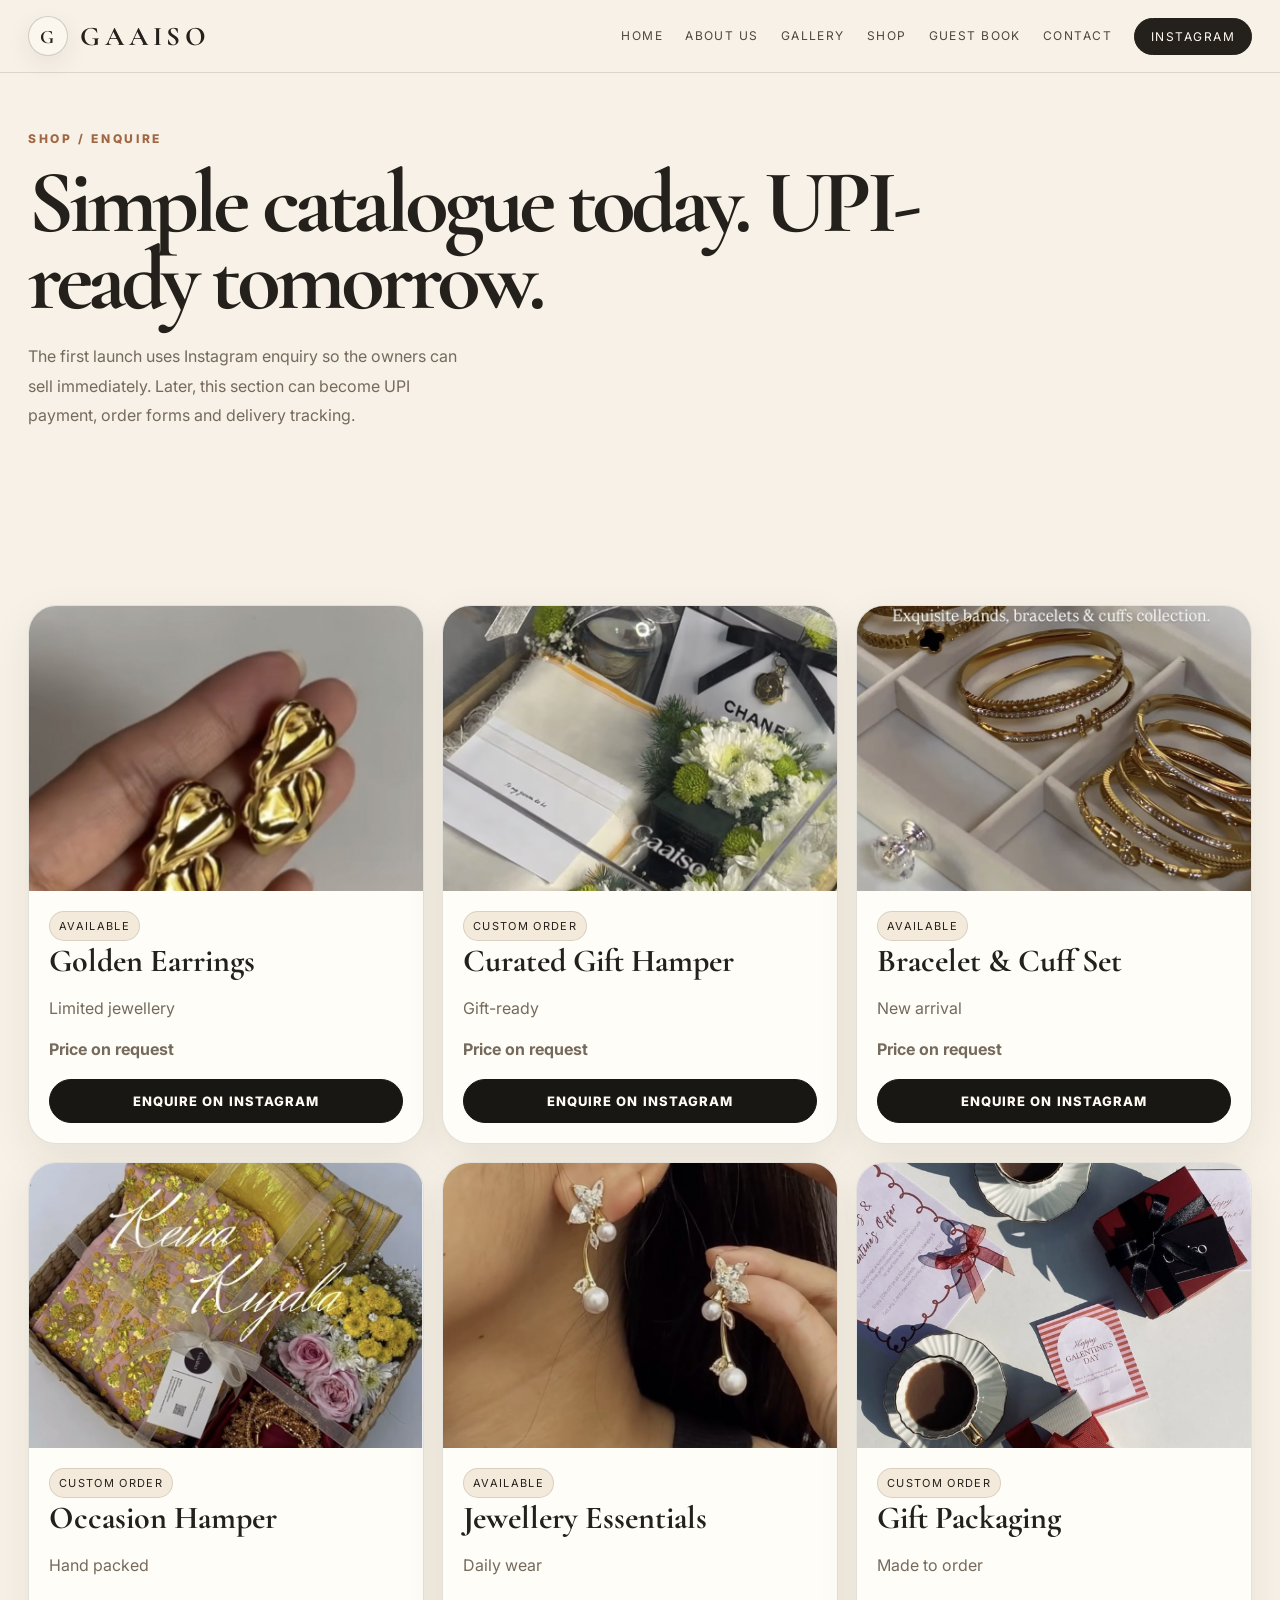
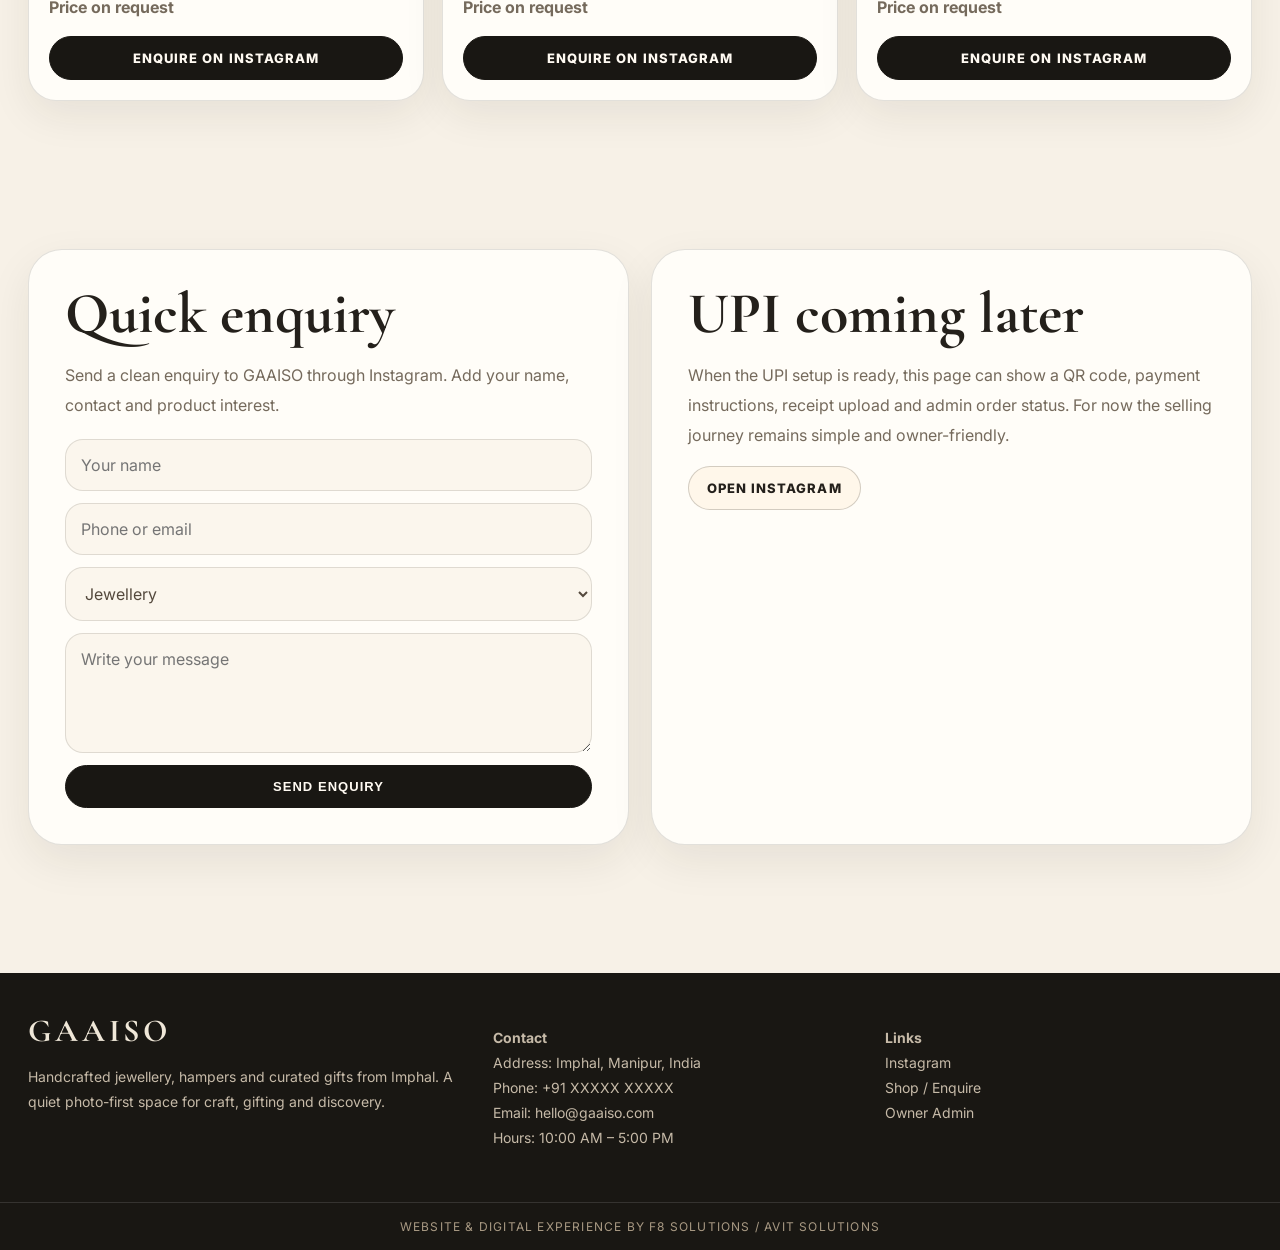
==== shop.html @ f7bac42c "Launch GAAISO production website" ====
<!doctype html><html lang="en"><head><meta charset="utf-8"><meta name="viewport" content="width=device-width, initial-scale=1"><title>Shop / Enquire — GAAISO</title><meta name="description" content="Shop or enquire about GAAISO handcrafted jewellery and curated hampers."><link rel="preconnect" href="https://fonts.googleapis.com"><link rel="preconnect" href="https://fonts.gstatic.com" crossorigin><link href="https://fonts.googleapis.com/css2?family=Cormorant+Garamond:wght@500;600;700&family=Inter:wght@400;500;600;700;800&display=swap" rel="stylesheet"><link rel="stylesheet" href="styles.css"></head><body><a class="skip" href="#main">Skip to content</a>
<header class="site-header">
  <nav class="nav">
    <a class="brand" href="index.html"><span class="brand-mark">G</span><span class="brand-name">GAAISO</span></a>
    <div class="menu">
      <a href="index.html">Home</a><a href="about.html">About Us</a><a href="gallery.html">Gallery</a><a href="shop.html">Shop</a><a href="guestbook.html">Guest Book</a><a href="contact.html">Contact</a><a class="pill" data-instagram href="https://www.instagram.com/gaaiso/" target="_blank" rel="noopener">Instagram</a>
    </div>
    <button class="hamb" aria-label="Open menu">☰</button>
  </nav>
</header>
<div class="mobile-menu">
  <a href="index.html">Home</a><a href="about.html">About Us</a><a href="gallery.html">Gallery</a><a href="shop.html">Shop</a><a href="guestbook.html">Guest Book</a><a href="contact.html">Contact</a><a data-instagram href="https://www.instagram.com/gaaiso/" target="_blank" rel="noopener">Instagram</a><a href="admin/">Admin</a>
</div><main id="main"><section class="page-hero"><div class="kicker">Shop / Enquire</div><h1>Simple catalogue today. UPI-ready tomorrow.</h1><p class="lead">The first launch uses Instagram enquiry so the owners can sell immediately. Later, this section can become UPI payment, order forms and delivery tracking.</p></section><section><div class="shop-grid" id="productGrid"></div></section><section><div class="split"><div class="panel"><h3>Quick enquiry</h3><p>Send a clean enquiry to GAAISO through Instagram. Add your name, contact and product interest.</p><form class="form" id="enquiryForm"><input class="input" name="name" placeholder="Your name"><input class="input" name="contact" placeholder="Phone or email"><select name="product"><option>Jewellery</option><option>Gift Hamper</option><option>Custom Order</option><option>Packaging / Occasion Gift</option></select><textarea class="textarea" name="message" placeholder="Write your message"></textarea><button class="btn dark" type="submit">Send Enquiry</button></form></div><div class="panel"><h3>UPI coming later</h3><p>When the UPI setup is ready, this page can show a QR code, payment instructions, receipt upload and admin order status. For now the selling journey remains simple and owner-friendly.</p><a class="btn" data-instagram href="https://www.instagram.com/gaaiso/" target="_blank" rel="noopener">Open Instagram</a></div></div></section></main><footer class="site-footer" id="contact-footer">
  <div class="foot">
    <div><h4>GAAISO</h4><p>Handcrafted jewellery, hampers and curated gifts from Imphal. A quiet photo-first space for craft, gifting and discovery.</p></div>
    <div><p><strong>Contact</strong><br>Address: <span data-address>Imphal, Manipur, India</span><br>Phone: <span data-phone>+91 XXXXX XXXXX</span><br>Email: <span data-email>hello@gaaiso.com</span><br>Hours: <span data-hours>10:00 AM – 5:00 PM</span></p></div>
    <div><p><strong>Links</strong><br><a data-instagram href="https://www.instagram.com/gaaiso/" target="_blank" rel="noopener">Instagram</a><br><a href="shop.html">Shop / Enquire</a><br><a href="admin/">Owner Admin</a></p></div>
  </div>
  <div class="credit">Website & digital experience by F8 Solutions / AviT Solutions</div>
</footer>
<div class="toast" role="status" aria-live="polite"></div><script src="cms-data.js"></script><script src="app.js"></script></body></html>
---- styles.css ----
:root{--paper:#f7f1e7;--paper2:#fffaf2;--ink:#24201b;--muted:#756a5c;--line:rgba(36,32,27,.13);--clay:#a16643;--sage:#7b8467;--charcoal:#191713;--card:#fffdf8;--shadow:0 28px 80px rgba(42,31,20,.16)}*{box-sizing:border-box}html{scroll-behavior:smooth}body{margin:0;background:var(--paper);color:var(--ink);font-family:Inter,system-ui,-apple-system,Segoe UI,sans-serif;overflow-x:hidden}body:before{content:"";position:fixed;inset:0;pointer-events:none;opacity:.26;background-image:radial-gradient(rgba(70,55,38,.15) .5px, transparent .5px);background-size:6px 6px;mix-blend-mode:multiply;z-index:90}a{color:inherit;text-decoration:none}img{display:block;width:100%;height:100%;object-fit:cover}.skip{position:absolute;left:-999px}.skip:focus{left:16px;top:16px;z-index:999;background:#fff;padding:10px}.site-header{position:sticky;top:0;z-index:80;background:rgba(247,241,231,.86);backdrop-filter:blur(18px);border-bottom:1px solid var(--line)}.nav{max-width:1320px;margin:0 auto;padding:16px 28px;display:flex;align-items:center;justify-content:space-between;gap:22px}.brand{display:flex;align-items:center;gap:12px;letter-spacing:.16em}.brand-mark{width:40px;height:40px;border:1px solid rgba(36,32,27,.2);border-radius:50%;display:grid;place-items:center;font-family:"Cormorant Garamond",serif;font-size:19px;font-weight:700;background:#fbf7ef;box-shadow:0 8px 24px rgba(36,32,27,.08)}.brand-name{font-family:"Cormorant Garamond",serif;font-weight:700;font-size:27px;line-height:1;letter-spacing:.18em}.menu{display:flex;align-items:center;gap:22px;font-size:12px;text-transform:uppercase;letter-spacing:.12em;color:#4f473d}.menu a{padding:8px 0;border-bottom:1px solid transparent}.menu a:hover,.menu a.active{border-color:var(--ink)}.pill{border:1px solid var(--ink)!important;border-radius:999px;padding:10px 16px!important;background:var(--ink);color:var(--paper2)}.hamb{display:none;border:1px solid var(--line);background:#fff9ef;border-radius:999px;padding:10px 13px;font-size:20px}.mobile-menu{display:none;position:fixed;inset:68px 14px auto 14px;background:#fffaf2;border:1px solid var(--line);border-radius:24px;z-index:79;box-shadow:var(--shadow);padding:14px}.mobile-menu.open{display:grid}.mobile-menu a{padding:14px;border-bottom:1px solid var(--line);text-transform:uppercase;letter-spacing:.12em;font-size:13px}.mobile-menu a:last-child{border-bottom:none}.hero{max-width:1450px;margin:0 auto;padding:42px 28px 64px;display:grid;grid-template-columns:minmax(290px,31%) minmax(0,69%);gap:38px;align-items:center;min-height:calc(100vh - 74px)}.hero-copy{padding:22px 0}.eyebrow,.kicker{font-size:12px;letter-spacing:.22em;text-transform:uppercase;color:var(--clay);font-weight:800}h1{font-family:"Cormorant Garamond",serif;font-size:clamp(58px,7vw,116px);line-height:.86;margin:18px 0 24px;letter-spacing:-.055em;font-weight:700}.lead{max-width:445px;color:var(--muted);line-height:1.85;font-size:16px;margin:0 0 26px}.actions{display:flex;gap:12px;flex-wrap:wrap;margin:22px 0}.btn{display:inline-flex;align-items:center;justify-content:center;gap:8px;border-radius:999px;border:1px solid rgba(36,32,27,.2);padding:13px 18px;font-size:13px;font-weight:800;letter-spacing:.08em;text-transform:uppercase;background:#fff7ea;cursor:pointer}.btn.dark{background:var(--charcoal);color:var(--paper2);border-color:var(--charcoal)}.btn.full{width:100%}.mini-note{display:flex;gap:12px;align-items:flex-start;max-width:390px;font-size:13px;color:#74685b;line-height:1.55;border-left:1px solid rgba(36,32,27,.18);padding-left:14px}.spark{width:10px;height:10px;border-radius:50%;background:var(--sage);margin-top:5px;box-shadow:0 0 0 6px rgba(123,132,103,.13);flex:0 0 auto}.hero-stage{position:relative;min-height:620px;border-radius:34px;overflow:visible}.photo-frame{position:absolute;inset:0;border-radius:28px;padding:16px;background:#fffdf6;box-shadow:var(--shadow);transform:rotate(-.55deg);clip-path:polygon(1% 2%,7% 1%,14% 2.5%,23% 1%,31% 2%,39% 1.2%,47% 2.2%,55% .8%,63% 2.3%,72% 1.2%,80% 2.2%,90% 1%,99% 2.6%,98.6% 12%,99.5% 22%,98.3% 32%,99.2% 43%,98% 55%,99% 67%,97.8% 78%,99.2% 90%,98% 98%,88% 99.2%,80% 98.4%,70% 99.6%,60% 98.7%,50% 99.4%,40% 98.2%,31% 99.6%,21% 98.5%,10% 99.3%,1.8% 97%,1.2% 88%,2.1% 78%,1% 68%,2% 55%,.8% 44%,1.9% 32%,.8% 21%,1.8% 10%)}.photo-frame:before{content:"";position:absolute;inset:5px;border-radius:23px;pointer-events:none;background:linear-gradient(135deg,rgba(255,255,255,.28),rgba(255,255,255,0) 38%),radial-gradient(circle at 15% 20%,rgba(255,255,255,.22),transparent 28%);z-index:2;mix-blend-mode:screen}.photo-frame:after{content:"";position:absolute;inset:0;pointer-events:none;background:linear-gradient(90deg,rgba(70,40,20,.06) 1px,transparent 1px),linear-gradient(rgba(70,40,20,.05) 1px,transparent 1px);background-size:11px 11px;opacity:.2;z-index:3}.slide{position:absolute;inset:16px;border-radius:20px;overflow:hidden;opacity:0;transform:scale(1.025) translateX(22px);transition:opacity 850ms ease,transform 850ms cubic-bezier(.2,.9,.2,1)}.slide.active{opacity:1;transform:scale(1) translateX(0);z-index:1}.caption{position:absolute;left:34px;bottom:34px;right:34px;z-index:4;color:#fff;text-shadow:0 12px 24px rgba(0,0,0,.45)}.caption b{font-family:"Cormorant Garamond",serif;font-size:clamp(28px,4.2vw,58px);line-height:.96;display:block}.caption span{display:block;font-size:13px;letter-spacing:.14em;text-transform:uppercase;margin-top:10px}.dots{position:absolute;right:26px;bottom:-36px;display:flex;gap:8px}.dot{width:9px;height:9px;border-radius:50%;border:1px solid rgba(36,32,27,.35);background:transparent}.dot.active{background:var(--ink)}.float-tile{position:absolute;width:160px;height:210px;border:9px solid #fff9ef;border-radius:19px;overflow:hidden;box-shadow:0 20px 50px rgba(0,0,0,.14);background:#fff9ef;animation:drift 7s ease-in-out infinite}.float-tile.one{right:5%;top:-34px;transform:rotate(5deg)}.float-tile.two{left:-30px;bottom:40px;width:132px;height:170px;transform:rotate(-6deg);animation-delay:1.5s}@keyframes drift{0%,100%{translate:0 0}50%{translate:0 -12px}}section,.wrap{max-width:1280px;margin:0 auto;padding:74px 28px}.page-hero{padding-top:58px}.page-hero h1{font-size:clamp(56px,7vw,104px);max-width:900px}.section-head{display:flex;align-items:flex-end;justify-content:space-between;gap:22px;margin-bottom:28px}.section-head h2{font-family:"Cormorant Garamond",serif;font-size:clamp(38px,5vw,72px);line-height:.95;margin:8px 0 0;letter-spacing:-.035em}.section-head p{max-width:430px;color:var(--muted);line-height:1.75;margin:0}.grid-3{display:grid;grid-template-columns:repeat(3,1fr);gap:18px}.cat-card,.photo-card{border-radius:28px;overflow:hidden;position:relative;background:#ddd;box-shadow:0 14px 42px rgba(36,32,27,.1)}.cat-card{min-height:310px}.cat-card:after,.photo-card:after{content:"";position:absolute;inset:0;background:linear-gradient(to top,rgba(0,0,0,.58),transparent 55%)}.cat-card div,.photo-card div{position:absolute;z-index:1;left:22px;right:22px;bottom:22px;color:#fff}.cat-card h3,.photo-card h3{font-family:"Cormorant Garamond",serif;font-size:34px;margin:0 0 4px}.cat-card p,.photo-card p{margin:0;font-size:13px;letter-spacing:.08em;text-transform:uppercase;opacity:.92}.about-grid{display:grid;grid-template-columns:1fr 1.05fr;gap:22px;align-items:stretch}.card,.panel{background:var(--card);border:1px solid var(--line);border-radius:34px;padding:36px;box-shadow:0 16px 44px rgba(36,32,27,.08)}.card h2,.panel h2,.panel h3{font-family:"Cormorant Garamond",serif;font-size:58px;line-height:.95;margin:0 0 20px}.card p,.panel p{color:var(--muted);line-height:1.85}.about-img{min-height:560px;border-radius:34px;overflow:hidden;box-shadow:var(--shadow)}.gallery{display:grid;grid-template-columns:repeat(4,1fr);gap:14px}.gallery figure{margin:0;border-radius:24px;overflow:hidden;background:#eee;min-height:260px;position:relative;cursor:pointer}.gallery figure:nth-child(2n){min-height:330px}.gallery figcaption{position:absolute;left:14px;right:14px;bottom:14px;border-radius:999px;background:rgba(255,250,242,.88);backdrop-filter:blur(12px);padding:9px 12px;font-size:12px;font-weight:800;color:#443a30}.filters{display:flex;gap:10px;flex-wrap:wrap;margin:0 0 24px}.filter{border:1px solid var(--line);border-radius:999px;padding:10px 14px;background:#fff8ee;cursor:pointer}.filter.active{background:var(--charcoal);color:var(--paper2)}.shop-grid{display:grid;grid-template-columns:repeat(3,1fr);gap:18px}.product{border-radius:28px;background:var(--card);border:1px solid var(--line);box-shadow:0 14px 42px rgba(36,32,27,.08);overflow:hidden}.product-img{height:285px}.product-body{padding:20px}.product h3{font-family:"Cormorant Garamond",serif;font-size:32px;margin:0 0 5px}.product p{color:var(--muted);line-height:1.6}.status{display:inline-block;font-size:11px;letter-spacing:.12em;text-transform:uppercase;background:#f4eadb;border:1px solid var(--line);border-radius:999px;padding:7px 9px}.split{display:grid;grid-template-columns:1fr 1fr;gap:22px}.form{display:grid;gap:12px;margin-top:18px}.input,.textarea,select{border:1px solid var(--line);border-radius:18px;background:#fbf6ed;padding:15px;color:#54493d;font:inherit;width:100%}.textarea{min-height:120px;resize:vertical}.notes{display:grid;gap:12px}.note{background:#fff9ef;border:1px solid var(--line);border-radius:22px;padding:18px}.note b{display:block;margin-bottom:7px}.note span{color:var(--muted);font-size:13px}.lightbox{position:fixed;inset:0;background:rgba(25,23,19,.88);z-index:200;display:none;align-items:center;justify-content:center;padding:24px}.lightbox.open{display:flex}.lightbox-card{max-width:min(960px,96vw);max-height:90vh;background:#fffaf2;border-radius:24px;overflow:hidden;position:relative}.lightbox-img{max-height:76vh}.lightbox-img img{object-fit:contain;background:#0f0e0c}.lightbox-text{padding:14px 18px;display:flex;justify-content:space-between;gap:14px}.close{position:absolute;top:10px;right:10px;border:none;border-radius:50%;width:42px;height:42px;background:#fffaf2;font-size:26px;cursor:pointer}.toast{position:fixed;left:50%;bottom:22px;transform:translateX(-50%);background:#191713;color:#fffaf2;border-radius:999px;padding:13px 18px;z-index:300;display:none;box-shadow:0 14px 44px rgba(0,0,0,.22)}.toast.show{display:block}.site-footer{background:#191713;color:#efe7d8;margin-top:54px}.foot{max-width:1280px;margin:0 auto;padding:38px 28px;display:grid;grid-template-columns:1.2fr 1fr 1fr;gap:24px}.foot h4{font-family:"Cormorant Garamond",serif;font-size:32px;margin:0 0 12px;letter-spacing:.12em}.foot p,.foot a{color:#c6baa8;line-height:1.8;font-size:14px}.credit{border-top:1px solid rgba(255,255,255,.12);padding:16px 28px;text-align:center;color:#a89983;font-size:12px;letter-spacing:.1em;text-transform:uppercase}.admin-shell{max-width:1100px;margin:0 auto;padding:54px 22px}.admin-grid{display:grid;grid-template-columns:280px 1fr;gap:18px}.admin-side{background:#fffaf2;border:1px solid var(--line);border-radius:24px;padding:18px;height:max-content}.admin-main{display:grid;gap:18px}.admin-side button{display:block;width:100%;text-align:left;margin:6px 0}.hidden{display:none!important}.table{width:100%;border-collapse:collapse}.table td,.table th{border-bottom:1px solid var(--line);padding:10px;text-align:left}.small{font-size:12px;color:var(--muted);line-height:1.5}.codebox{white-space:pre-wrap;background:#191713;color:#fffaf2;border-radius:18px;padding:14px;max-height:280px;overflow:auto;font-size:12px}@media(max-width:980px){.menu{display:none}.hamb{display:block}.nav{padding:14px 18px}.hero{display:flex;flex-direction:column;padding:20px 16px 46px;min-height:auto;gap:20px}.hero-stage{order:1;width:100%;min-height:68vh}.hero-copy{order:2;background:rgba(255,250,242,.72);border:1px solid var(--line);border-radius:28px;padding:26px 22px}.lead{max-width:none}.actions .btn{flex:1}.float-tile{display:none}.dots{bottom:-30px;right:18px}.caption{left:24px;bottom:24px;right:24px}.caption b{font-size:38px}.caption span{font-size:11px}.section-head{display:block}.grid-3,.about-grid,.split,.admin-grid{grid-template-columns:1fr}.gallery{grid-template-columns:repeat(2,1fr)}.shop-grid{grid-template-columns:repeat(2,1fr)}.about-img{min-height:420px}.foot{grid-template-columns:1fr}.brand-name{font-size:22px}h1{font-size:62px}.cat-card{min-height:240px}}@media(max-width:560px){.hero-stage{min-height:62vh}.photo-frame{padding:10px;border-radius:24px}.slide{inset:10px;border-radius:18px}.gallery{gap:10px}.gallery figure{border-radius:18px;min-height:210px}.gallery figure:nth-child(2n){min-height:260px}.shop-grid{grid-template-columns:1fr}.section-head h2,.card h2,.panel h2,.panel h3{font-size:44px}section,.wrap{padding:54px 16px}.caption b{font-size:32px}.product-img{height:330px}}
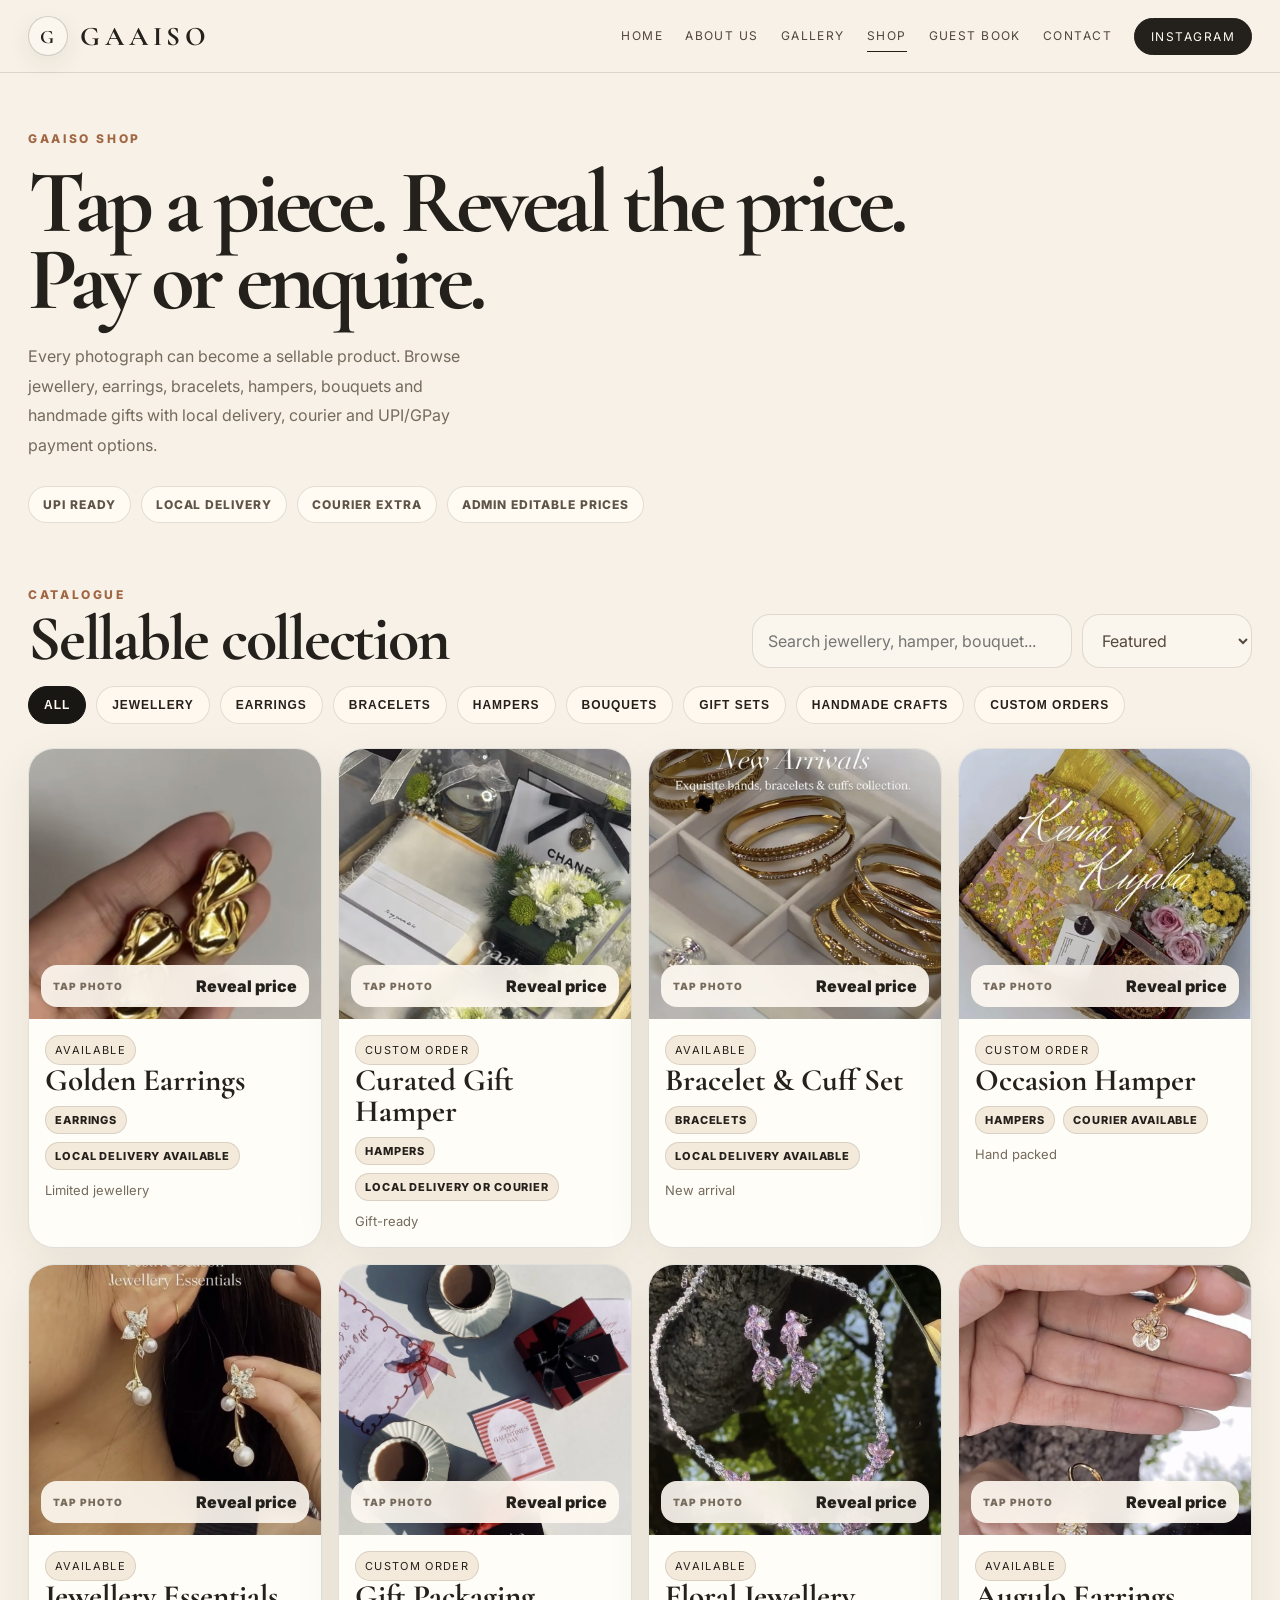
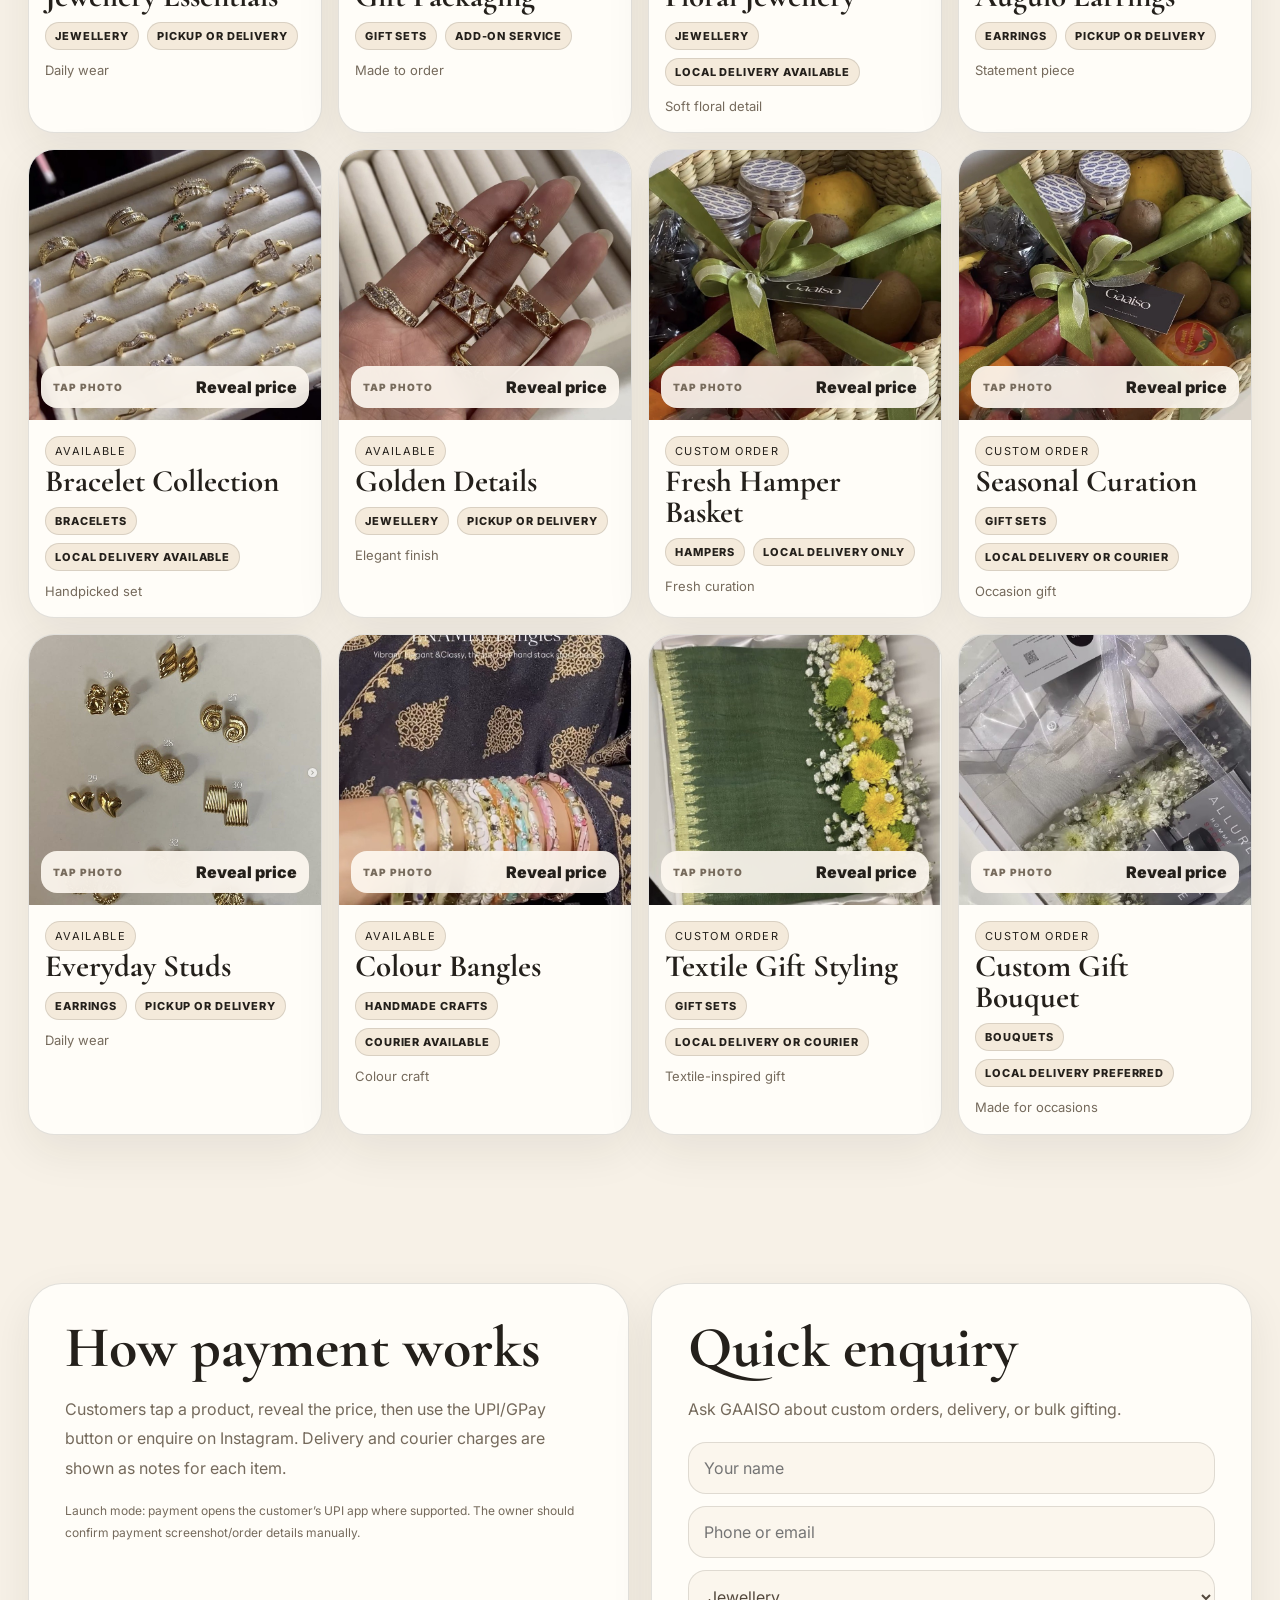
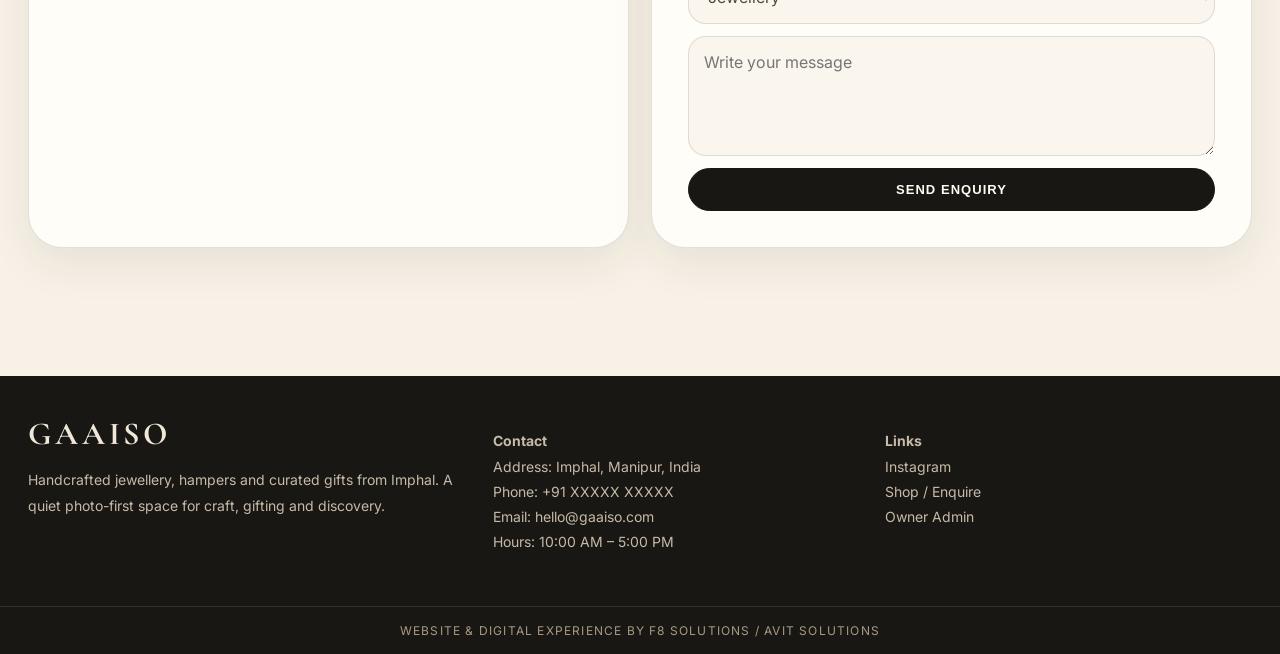
==== commit b92f15a9: "Add GAAISO commerce shop catalogue" ====
--- a/shop.html
+++ b/shop.html
@@ -1,16 +1,18 @@
-<!doctype html><html lang="en"><head><meta charset="utf-8"><meta name="viewport" content="width=device-width, initial-scale=1"><title>Shop / Enquire — GAAISO</title><meta name="description" content="Shop or enquire about GAAISO handcrafted jewellery and curated hampers."><link rel="preconnect" href="https://fonts.googleapis.com"><link rel="preconnect" href="https://fonts.gstatic.com" crossorigin><link href="https://fonts.googleapis.com/css2?family=Cormorant+Garamond:wght@500;600;700&family=Inter:wght@400;500;600;700;800&display=swap" rel="stylesheet"><link rel="stylesheet" href="styles.css"></head><body><a class="skip" href="#main">Skip to content</a>
+<!doctype html><html lang="en-IN"><head><meta charset="utf-8"><meta name="viewport" content="width=device-width, initial-scale=1"><title>Shop GAAISO — Jewellery, Hampers, Bouquets & Handmade Gifts</title><meta name="description" content="Shop GAAISO handcrafted jewellery, earrings, bracelets, hampers, bouquets and handmade gifts from Imphal with UPI, GPay, local delivery and courier options."><meta name="robots" content="index, follow, max-image-preview:large"><link rel="canonical" href="https://gaiiso.vercel.app/shop"><meta property="og:type" content="website"><meta property="og:site_name" content="GAAISO"><meta property="og:title" content="Shop GAAISO"><meta property="og:description" content="Handcrafted jewellery, hampers, bouquets and gift sets from Imphal."><meta property="og:url" content="https://gaiiso.vercel.app/shop"><meta property="og:image" content="https://gaiiso.vercel.app/assets/gaaiso-18.jpg"><link rel="preconnect" href="https://fonts.googleapis.com"><link rel="preconnect" href="https://fonts.gstatic.com" crossorigin><link href="https://fonts.googleapis.com/css2?family=Cormorant+Garamond:wght@500;600;700&family=Inter:wght@400;500;600;700;800&display=swap" rel="stylesheet"><link rel="stylesheet" href="styles.css"><link rel="stylesheet" href="commerce.css"></head><body><a class="skip" href="#main">Skip to content</a>
 <header class="site-header">
   <nav class="nav">
     <a class="brand" href="index.html"><span class="brand-mark">G</span><span class="brand-name">GAAISO</span></a>
     <div class="menu">
-      <a href="index.html">Home</a><a href="about.html">About Us</a><a href="gallery.html">Gallery</a><a href="shop.html">Shop</a><a href="guestbook.html">Guest Book</a><a href="contact.html">Contact</a><a class="pill" data-instagram href="https://www.instagram.com/gaaiso/" target="_blank" rel="noopener">Instagram</a>
+      <a href="index.html">Home</a><a href="about.html">About Us</a><a href="gallery.html">Gallery</a><a href="shop.html" class="active">Shop</a><a href="guestbook.html">Guest Book</a><a href="contact.html">Contact</a><a class="pill" data-instagram href="https://www.instagram.com/gaaiso/" target="_blank" rel="noopener">Instagram</a>
     </div>
     <button class="hamb" aria-label="Open menu">☰</button>
   </nav>
 </header>
 <div class="mobile-menu">
   <a href="index.html">Home</a><a href="about.html">About Us</a><a href="gallery.html">Gallery</a><a href="shop.html">Shop</a><a href="guestbook.html">Guest Book</a><a href="contact.html">Contact</a><a data-instagram href="https://www.instagram.com/gaaiso/" target="_blank" rel="noopener">Instagram</a><a href="admin/">Admin</a>
-</div><main id="main"><section class="page-hero"><div class="kicker">Shop / Enquire</div><h1>Simple catalogue today. UPI-ready tomorrow.</h1><p class="lead">The first launch uses Instagram enquiry so the owners can sell immediately. Later, this section can become UPI payment, order forms and delivery tracking.</p></section><section><div class="shop-grid" id="productGrid"></div></section><section><div class="split"><div class="panel"><h3>Quick enquiry</h3><p>Send a clean enquiry to GAAISO through Instagram. Add your name, contact and product interest.</p><form class="form" id="enquiryForm"><input class="input" name="name" placeholder="Your name"><input class="input" name="contact" placeholder="Phone or email"><select name="product"><option>Jewellery</option><option>Gift Hamper</option><option>Custom Order</option><option>Packaging / Occasion Gift</option></select><textarea class="textarea" name="message" placeholder="Write your message"></textarea><button class="btn dark" type="submit">Send Enquiry</button></form></div><div class="panel"><h3>UPI coming later</h3><p>When the UPI setup is ready, this page can show a QR code, payment instructions, receipt upload and admin order status. For now the selling journey remains simple and owner-friendly.</p><a class="btn" data-instagram href="https://www.instagram.com/gaaiso/" target="_blank" rel="noopener">Open Instagram</a></div></div></section></main><footer class="site-footer" id="contact-footer">
+</div><main id="main"><section class="page-hero shop-hero"><div class="kicker">GAAISO Shop</div><h1>Tap a piece. Reveal the price. Pay or enquire.</h1><p class="lead">Every photograph can become a sellable product. Browse jewellery, earrings, bracelets, hampers, bouquets and handmade gifts with local delivery, courier and UPI/GPay payment options.</p><div class="commerce-summary"><span>UPI ready</span><span>Local delivery</span><span>Courier extra</span><span>Admin editable prices</span></div></section>
+<section class="shop-commerce-wrap"><div class="commerce-toolbar"><div><div class="kicker">Catalogue</div><h2>Sellable collection</h2></div><div class="commerce-search"><input id="commerceSearch" class="input" placeholder="Search jewellery, hamper, bouquet..."><select id="commerceSort"><option value="featured">Featured</option><option value="price-low">Price: low to high</option><option value="price-high">Price: high to low</option><option value="name">Name</option></select></div></div><div class="commerce-cats" id="commerceCategories"></div><div class="commerce-grid" id="commerceProductGrid"></div></section>
+<section><div class="split"><div class="panel"><h3>How payment works</h3><p>Customers tap a product, reveal the price, then use the UPI/GPay button or enquire on Instagram. Delivery and courier charges are shown as notes for each item.</p><p class="small">Launch mode: payment opens the customer’s UPI app where supported. The owner should confirm payment screenshot/order details manually.</p></div><div class="panel"><h3>Quick enquiry</h3><p>Ask GAAISO about custom orders, delivery, or bulk gifting.</p><form class="form" id="enquiryForm"><input class="input" name="name" placeholder="Your name"><input class="input" name="contact" placeholder="Phone or email"><select name="product"><option>Jewellery</option><option>Earrings</option><option>Bracelets</option><option>Gift Hamper</option><option>Bouquet</option><option>Custom Order</option></select><textarea class="textarea" name="message" placeholder="Write your message"></textarea><button class="btn dark" type="submit">Send Enquiry</button></form></div></div></section></main><footer class="site-footer" id="contact-footer">
   <div class="foot">
     <div><h4>GAAISO</h4><p>Handcrafted jewellery, hampers and curated gifts from Imphal. A quiet photo-first space for craft, gifting and discovery.</p></div>
     <div><p><strong>Contact</strong><br>Address: <span data-address>Imphal, Manipur, India</span><br>Phone: <span data-phone>+91 XXXXX XXXXX</span><br>Email: <span data-email>hello@gaaiso.com</span><br>Hours: <span data-hours>10:00 AM – 5:00 PM</span></p></div>
@@ -18,4 +20,4 @@
   </div>
   <div class="credit">Website & digital experience by F8 Solutions / AviT Solutions</div>
 </footer>
-<div class="toast" role="status" aria-live="polite"></div><script src="cms-data.js"></script><script src="app.js"></script></body></html>
+<div class="toast" role="status" aria-live="polite"></div><script src="cms-data.js"></script><script src="app.js"></script><script src="shop-commerce.js"></script></body></html>
--- a/commerce.css
+++ b/commerce.css
@@ -0,0 +1 @@
+.shop-hero{padding-bottom:38px}.commerce-summary{display:flex;flex-wrap:wrap;gap:10px;margin-top:22px}.commerce-summary span,.commerce-chip{border:1px solid var(--line);border-radius:999px;background:#fffaf2;padding:10px 14px;font-size:12px;font-weight:800;letter-spacing:.08em;text-transform:uppercase;color:#5f5448}.shop-commerce-wrap{padding-top:26px}.commerce-toolbar{display:flex;align-items:flex-end;justify-content:space-between;gap:18px;margin-bottom:18px}.commerce-toolbar h2{font-family:"Cormorant Garamond",serif;font-size:clamp(42px,5vw,74px);line-height:.9;margin:8px 0 0;letter-spacing:-.035em}.commerce-search{display:grid;grid-template-columns:minmax(220px,320px) 170px;gap:10px}.commerce-cats{display:flex;gap:10px;flex-wrap:wrap;margin:18px 0 24px}.commerce-cat{border:1px solid var(--line);background:#fff8ee;color:var(--ink);border-radius:999px;padding:11px 15px;font-weight:800;font-size:12px;letter-spacing:.08em;text-transform:uppercase;cursor:pointer}.commerce-cat.active{background:var(--charcoal);color:var(--paper2);border-color:var(--charcoal)}.commerce-grid{display:grid;grid-template-columns:repeat(4,1fr);gap:16px}.commerce-card{background:var(--card);border:1px solid var(--line);border-radius:26px;overflow:hidden;box-shadow:0 16px 46px rgba(36,32,27,.08);cursor:pointer;transition:transform .25s ease,box-shadow .25s ease}.commerce-card:hover{transform:translateY(-4px);box-shadow:0 24px 62px rgba(36,32,27,.13)}.commerce-img{height:270px;position:relative;background:#eee;overflow:hidden}.commerce-img img{width:100%;height:100%;object-fit:cover;transition:transform .45s ease}.commerce-card:hover .commerce-img img{transform:scale(1.045)}.commerce-price-peek{position:absolute;left:12px;right:12px;bottom:12px;border-radius:16px;background:rgba(255,250,242,.9);backdrop-filter:blur(12px);padding:11px 12px;display:flex;justify-content:space-between;gap:8px;align-items:center;font-weight:900}.commerce-price-peek small{font-size:10px;text-transform:uppercase;letter-spacing:.1em;color:#776b5c}.commerce-body{padding:16px}.commerce-body h3{font-family:"Cormorant Garamond",serif;font-size:31px;line-height:1;margin:0 0 8px}.commerce-meta{display:flex;gap:8px;flex-wrap:wrap;margin:10px 0}.commerce-pill{border-radius:999px;background:#f4eadb;border:1px solid var(--line);padding:6px 9px;font-size:11px;font-weight:800;text-transform:uppercase;letter-spacing:.08em}.commerce-note{color:var(--muted);font-size:13px;line-height:1.55;margin:8px 0 0}.product-modal{position:fixed;inset:0;background:rgba(25,23,19,.84);display:none;align-items:center;justify-content:center;z-index:260;padding:20px}.product-modal.open{display:flex}.product-modal-card{width:min(1040px,96vw);max-height:92vh;overflow:auto;background:#fffaf2;border-radius:28px;box-shadow:0 30px 90px rgba(0,0,0,.36);display:grid;grid-template-columns:1fr 1fr;position:relative}.product-modal-img{min-height:560px;background:#eee}.product-modal-img img{width:100%;height:100%;object-fit:cover}.product-modal-info{padding:34px}.product-modal-info h2{font-family:"Cormorant Garamond",serif;font-size:58px;line-height:.9;margin:10px 0 14px}.modal-price{font-size:34px;font-weight:900;margin:16px 0;color:var(--charcoal)}.modal-delivery{display:grid;gap:9px;margin:18px 0}.modal-delivery div{border:1px solid var(--line);border-radius:16px;background:#fffdf8;padding:12px}.payment-row{display:grid;grid-template-columns:1fr 1fr;gap:10px;margin-top:18px}.modal-close-btn{position:absolute;right:14px;top:14px;border:none;border-radius:50%;width:44px;height:44px;background:#fffaf2;font-size:28px;cursor:pointer;z-index:2}.admin-commerce-board{display:grid;gap:14px}.commerce-admin-grid{display:grid;grid-template-columns:repeat(2,1fr);gap:12px}.commerce-admin-row{border:1px solid var(--line);border-radius:18px;background:#fff;padding:12px;display:grid;grid-template-columns:92px 1fr;gap:12px}.commerce-admin-row .thumb{height:92px;border-radius:14px;overflow:hidden;background:#eee}.commerce-admin-row .thumb img{width:100%;height:100%;object-fit:cover}.commerce-admin-fields{display:grid;gap:8px}.commerce-admin-actions{display:flex;gap:8px;flex-wrap:wrap;margin-top:8px}.commerce-admin-actions button{border:1px solid var(--line);background:#fff;border-radius:10px;padding:9px 11px;font-weight:800;cursor:pointer}.commerce-admin-actions .danger{background:#fff2f0;color:#c2453d}.admin-pay-help{background:#f7f3ee;border:1px solid var(--line);border-radius:16px;padding:13px;color:#6b5e50;font-size:13px;line-height:1.6}@media(max-width:1080px){.commerce-grid{grid-template-columns:repeat(3,1fr)}.product-modal-card{grid-template-columns:1fr}.product-modal-img{min-height:420px}.commerce-admin-grid{grid-template-columns:1fr}}@media(max-width:760px){.commerce-toolbar{display:block}.commerce-search{grid-template-columns:1fr;margin-top:16px}.commerce-grid{grid-template-columns:repeat(2,1fr);gap:12px}.commerce-img{height:230px}.product-modal-info{padding:24px}.product-modal-info h2{font-size:42px}.payment-row{grid-template-columns:1fr}}@media(max-width:520px){.commerce-grid{grid-template-columns:1fr}.commerce-img{height:360px}.commerce-admin-row{grid-template-columns:1fr}.commerce-admin-row .thumb{height:220px}}
